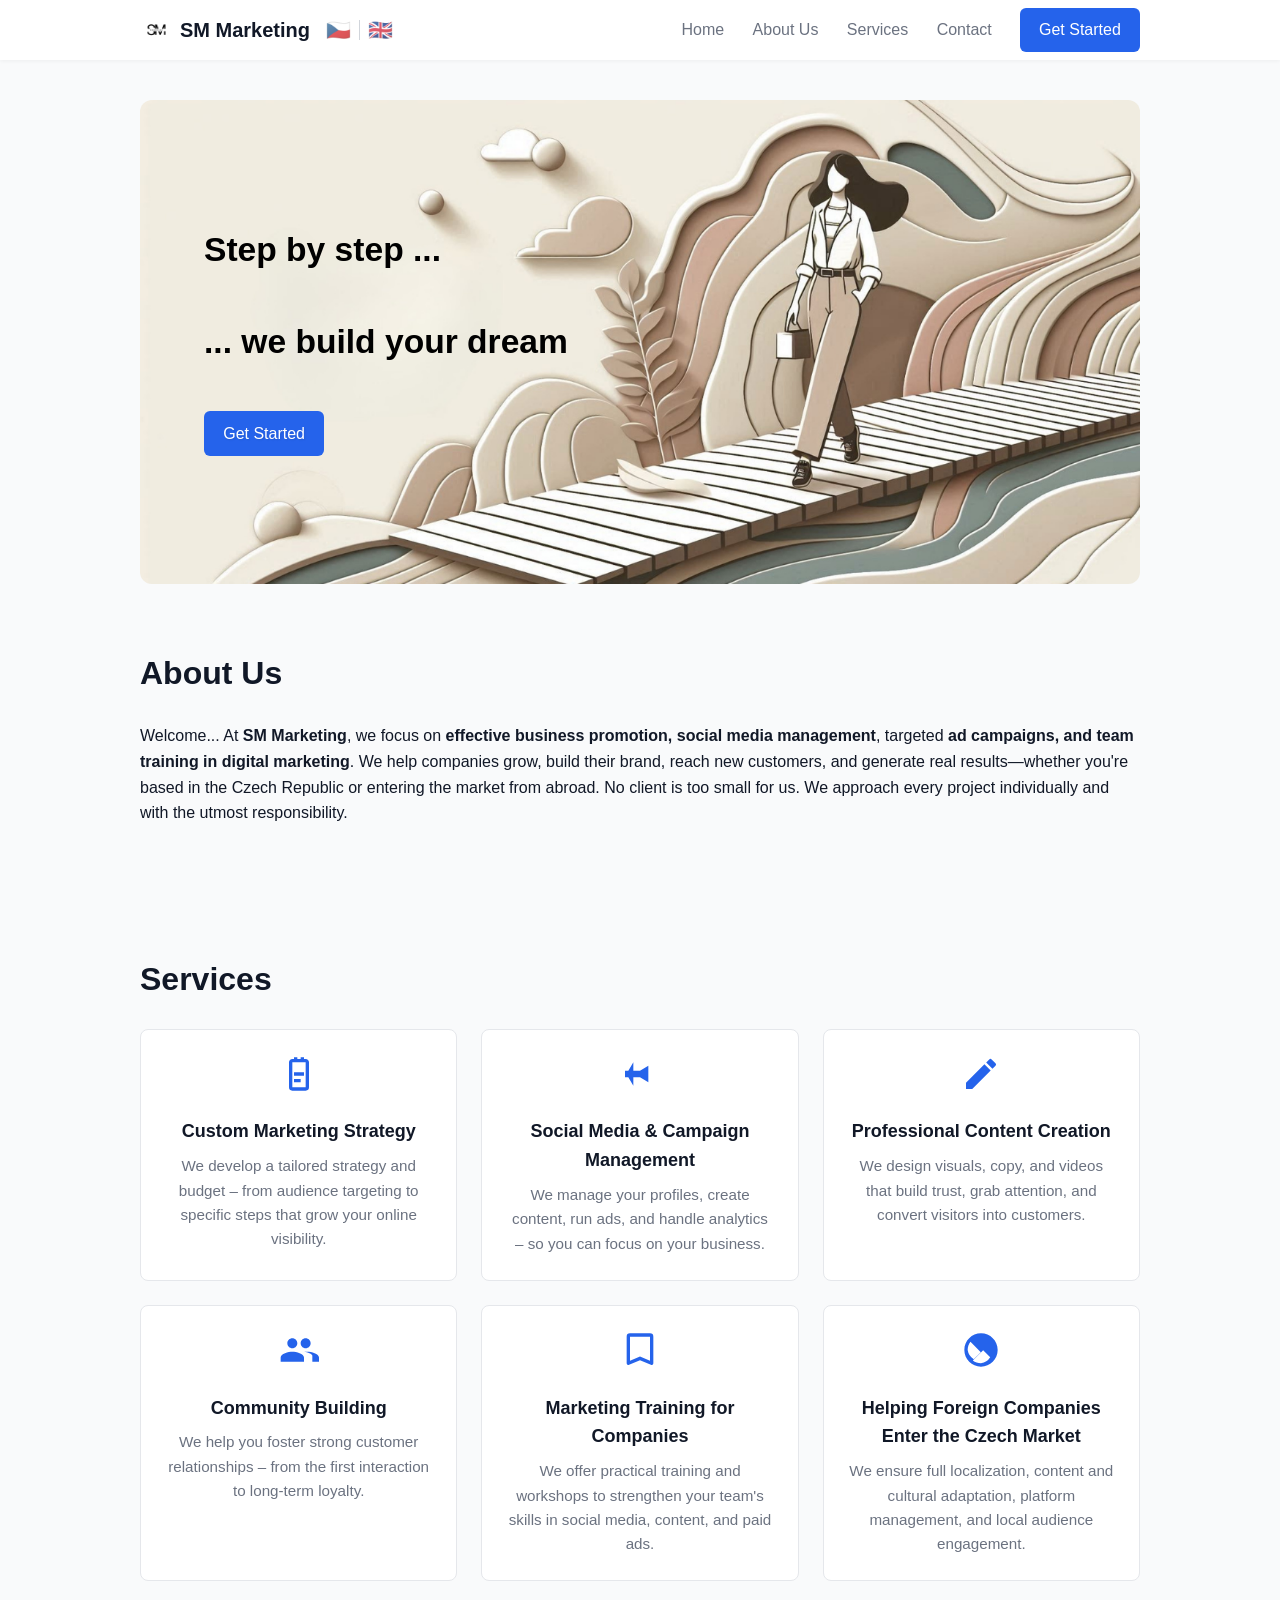
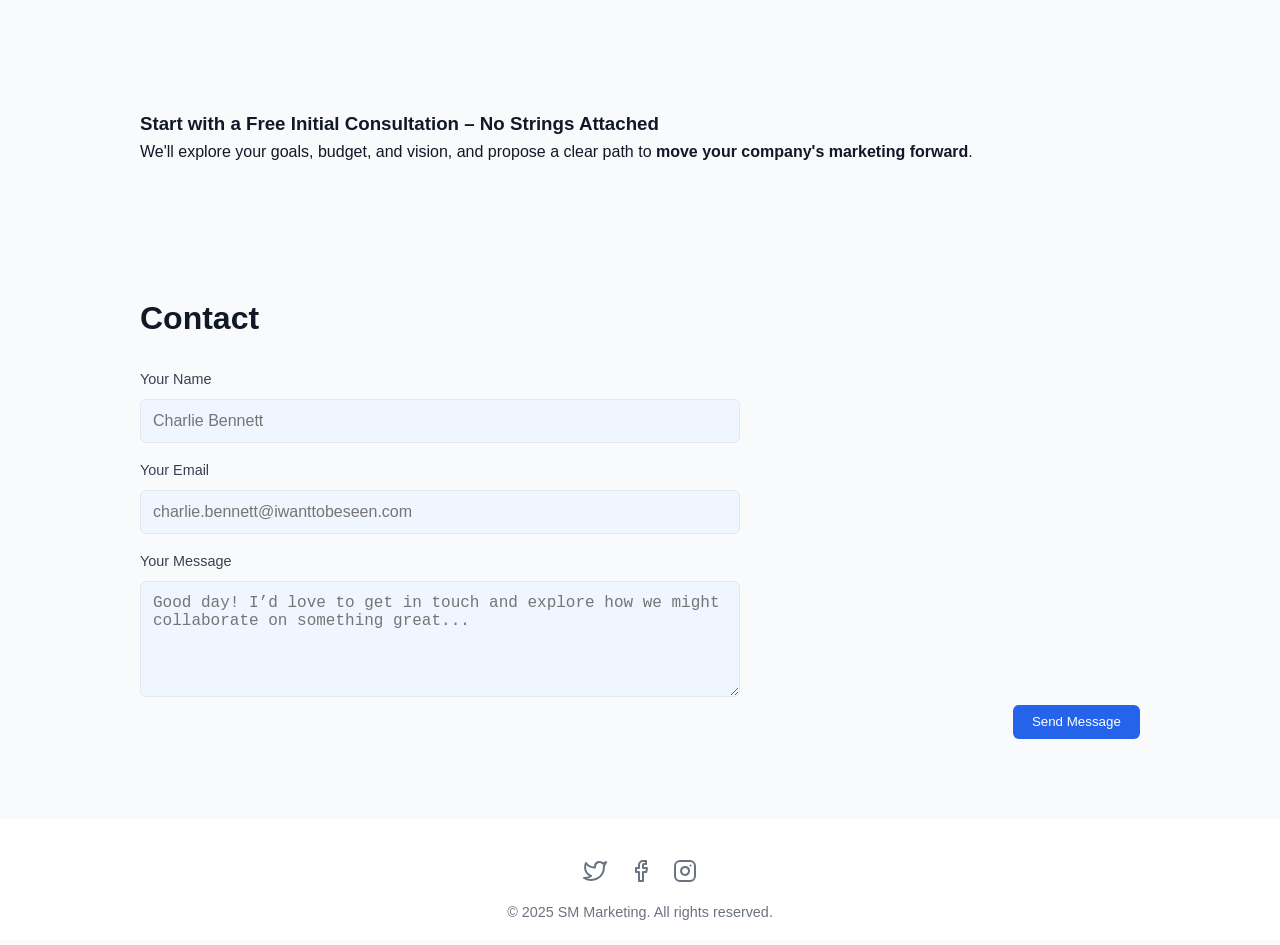
==== en/index.html @ 12903640 "COmmit" ====
<!DOCTYPE html>
<html lang="en">
<head>
  <link rel="icon" type="image/png" href="/images/logo.png">
  <link rel="shortcut icon" href="/images/favicon.ico" type="image/x-icon">
  <meta charset="UTF-8" />
  <meta name="viewport" content="width=device-width, initial-scale=1.0">
  <title>SM Marketing</title>
  <meta name="description" content="SM Marketing nabízí správu sociálních sítí, online reklamu, digitální marketing a školení ve firmách. Pomáháme firmám růst a oslovit nové zákazníky v Česku i ze zahraničí.">

      <!-- Google tag (gtag.js) -->
      <script async src="https://www.googletagmanager.com/gtag/js?id=G-JXE1LWBLBG"></script>
      <script>
        window.dataLayer = window.dataLayer || [];
        function gtag(){dataLayer.push(arguments);}
        gtag('js', new Date());
        gtag('config', 'G-JXE1LWBLBG');
      </script>

  <link rel="stylesheet" href="styles.css" />
<!-- Cookie banner
  <script src="https://web.cmp.usercentrics.eu/modules/autoblocker.js"></script>
<script id="usercentrics-cmp" src="https://web.cmp.usercentrics.eu/ui/loader.js" data-settings-id="q4YYZ8uNWTqP6X" async></script>
</head>
<body> -->

<!-- Header / Navbar -->
<header class="navbar">
  <div class="container">
    <a href="#" class="logo">
      <img src="/images/logo.png" alt="Logo" class="logo-img" />
      SM Marketing
    </a>
    <div class="lang-switcher">
      <a href="/" class="lang">🇨🇿</a>
      <span class="divider"></span>
      <a href="/en/" class="lang">🇬🇧</a>
    </div> 
    <div class="nav-group">
      <nav class="nav-links">
        <a href="#home">Home</a>
        <a href="#about">About Us</a>
        <a href="#services">Services</a>
        <a href="#contact">Contact</a>
      </nav>
      <a href="#contact" class="btn btn-primary hide-on-mobile">Get Started</a>
    </div>
  </div>
    <button class="menu-toggle" id="menuToggle" aria-label="Otevřít menu">
      <span class="bar"></span>
      <span class="bar"></span>
      <span class="bar"></span>
    </button>  
</header>

  <!-- Hero -->
  <section id="home" class="hero">
    <div class="container hero-content">
        <h1>Step by step ...</h1>
        <h1>... we build your dream</h1>
      <a href="#contact" class="btn btn-primary">Get Started</a>
    </div>
  </section>

  <!-- About Us -->
  <section id="about" class="section about">
    <div class="container">
      <h2>About Us</h2>
      <p>Welcome... At <strong>SM Marketing</strong>, we focus on <strong>effective business promotion, social media management</strong>, targeted <strong>ad campaigns, and team training in digital marketing</strong>.
        We help companies grow, build their brand, reach new customers, and generate real results—whether you're based in the Czech Republic or entering the market from abroad.
        No client is too small for us. We approach every project individually and with the utmost responsibility.
      </p>
    </div>
  </section>

  <!-- Services -->
  <section id="services" class="section services">
    <div class="container">
      <h2>Services</h2>
      <div class="cards">

        <div class="card">
          <!-- Icon: plan -->
          <svg class="card-icon" xmlns="http://www.w3.org/2000/svg" viewBox="0 0 24 24" fill="#2563EB">
            <path d="M9 11h6v2H9zm0 4h4v2H9zm7-12h-1V2h-2v1H11V2H9v1H8c-1.1 0-2 .9-2 2v15a2 2 0 002 2h8a2 2 0 002-2V5c0-1.1-.9-2-2-2zM8 20V5h8v15H8z"/>
          </svg>
          <h3>Custom Marketing Strategy</h3>
          <p>We develop a tailored strategy and budget – from audience targeting to specific steps that grow your online visibility.</p>
        </div>

        <div class="card">
          <!-- Icon: megaphone -->
          <svg class="card-icon" xmlns="http://www.w3.org/2000/svg" fill="#2563EB" viewBox="0 0 24 24">
            <path d="M3 10v4h2l3 5v-5h4l5 3V7l-5 3H8V5l-3 5H3z"/>
          </svg>
          <h3>Social Media & Campaign Management</h3>
          <p>We manage your profiles, create content, run ads, and handle analytics – so you can focus on your business.</p>
        </div>

        <div class="card">
          <!-- Icon: pencil -->
          <svg class="card-icon" xmlns="http://www.w3.org/2000/svg" fill="#2563EB" viewBox="0 0 24 24">
            <path d="M3 17.25V21h3.75L17.81 9.94l-3.75-3.75L3 17.25zM20.71 7.04a1.003 1.003 0 000-1.42l-2.34-2.34a1.003 1.003 0 00-1.42 0l-1.83 1.83 3.75 3.75 1.84-1.82z"/>
          </svg>
          <h3>Professional Content Creation</h3>
          <p>We design visuals, copy, and videos that build trust, grab attention, and convert visitors into customers.</p>
        </div>

        <div class="card">
          <!-- Icon: community -->
          <svg class="card-icon" xmlns="http://www.w3.org/2000/svg" fill="#2563EB" viewBox="0 0 24 24">
            <path d="M16 11c1.66 0 2.99-1.34 2.99-3S17.66 5 16 5s-3 1.34-3 3 1.34 3 3 3zm-8 0c1.66 0 2.99-1.34 2.99-3S9.66 5 8 5 5 6.34 5 8s1.34 3 3 3zm0 2c-2.33 0-7 1.17-7 3.5V19h14v-2.5c0-2.33-4.67-3.5-7-3.5zm8 0c-.29 0-.62.02-.97.05C17.16 13.36 20 14.28 20 15.5V19h4v-2.5c0-2.33-4.67-3.5-7-3.5z"/>
          </svg>
          <h3>Community Building</h3>
          <p>We help you foster strong customer relationships – from the first interaction to long-term loyalty.</p>
        </div>

        <div class="card">
          <!-- Icon: book -->
          <svg class="card-icon" xmlns="http://www.w3.org/2000/svg" fill="#2563EB" viewBox="0 0 24 24">
            <path d="M18 2H6a2 2 0 00-2 2v16a1 1 0 001.447.894L12 18.118l6.553 2.776A1 1 0 0020 20V4a2 2 0 00-2-2zm0 16.382l-6-2.54-6 2.54V4h12v14.382z"/>
          </svg>
          <h3>Marketing Training for Companies</h3>
          <p>We offer practical training and workshops to strengthen your team's skills in social media, content, and paid ads.</p>
        </div>

        <div class="card">
          <!-- Icon: globe -->
          <svg class="card-icon" xmlns="http://www.w3.org/2000/svg" fill="#2563EB" viewBox="0 0 24 24">
            <path d="M12 2C6.48 2 2 6.48 2 12s4.48 10 10 10
                    10-4.48 10-10S17.52 2 12 2zm0 18c-1.85 0-3.55-.63-4.9-1.69l6.19-6.19 4.24 4.24A8.005 8.005 0 0112 20zM4 12c0-1.85.63-3.55 1.69-4.9l6.19 6.19-4.24 4.24A8.005 8.005 0 014 12z"/>
          </svg>
          <h3>Helping Foreign Companies Enter the Czech Market</h3>
          <p>We ensure full localization, content and cultural adaptation, platform management, and local audience engagement.</p>
        </div>

      </div>
    </div>
  </section>

  <section id="about" class="section about">
  <div class="container">
    <h3><strong>Start with a Free Initial Consultation – No Strings Attached</strong></h3>
    <p>We'll explore your goals, budget, and vision, and propose a clear path  
      to <strong>move your company's marketing forward</strong>.
    </p>
  </div>
</section>

  <!-- Contact -->
  <section id="contact" class="section contact">
    <div class="container">
      <h2>Contact</h2>
      <form action="https://formsubmit.co/info@smmarketing.cz" method="POST" class="contact-form">
        <input type="hidden" name="_captcha" value="false">
        <input type="hidden" name="_template" value="table">
        <input type="hidden" name="_next" value="https://tvujweb.cz/dekujeme.html"> <!-- Volitelné přesměrování -->
        <div class="form-group">
          <label for="name">Your Name</label>
          <input type="text" id="name" name="name" placeholder="Charlie Bennett" required />
        </div>
        <div class="form-group">
          <label for="email">Your Email</label>
          <input type="email" id="email" name="email" placeholder="charlie.bennett@iwanttobeseen.com" required />
        </div>
        <div class="form-group">
          <label for="message">Your Message</label>
          <textarea id="message" name="message" rows="5" placeholder="Good day! I’d love to get in touch and explore how we might collaborate on something great..." required></textarea>
      </form>    

      <div class="submit-wrapper">
       <button type="submit" form="contactForm" class="btn btn-primary">Send Message</button>
     </div>    
    </div>
  </section>

  <!-- References / Testimonials
  <section id="references" class="section references">
    <div class="container">
      <h2>References</h2>
      <div class="testimonial">
        <img src="/images/Ethan.jpg" alt="Ethan Johnson" class="avatar" />
        <div class="testimonial-content">
          <div class="testimonial-header">
            <h4>Ethan Johnson</h4>
            <span class="date">July 15, 2024</span>
          </div>
          <div class="stars">
            <span class="star filled">★</span><span class="star filled">★</span><span class="star filled">★</span><span class="star filled">★</span><span class="star filled">★</span>
          </div>
          <p>SocialConnect has been amazing! I've connected with so many interesting people and rediscovered my passion for photography.</p>
        </div>
      </div>

      <div class="testimonial">
        <img src="/images/Olivia.jpg" alt="Olivia Carter" class="avatar" />
        <div class="testimonial-content">
          <div class="testimonial-header">
            <h4>Olivia Carter</h4>
            <span class="date">July 20, 2024</span>
          </div>
          <div class="stars">
            <span class="star filled">★</span><span class="star filled">★</span><span class="star filled">★</span><span class="star filled">★</span><span class="star empty">★</span>
          </div>
          <p>It's a great platform but could use a few more features. The community is wonderful, though!</p>
        </div>
      </div>

      <div class="testimonial">
        <img src="/images/Noah.jpg" alt="Noah Miller" class="avatar" />
        <div class="testimonial-content">
          <div class="testimonial-header">
            <h4>Noah Miller</h4>
            <span class="date">July 25, 2024</span>
          </div>
          <div class="stars">
            <span class="star filled">★</span><span class="star filled">★</span><span class="star filled">★</span><span class="star filled">★</span><span class="star filled">★</span>
          </div>
          <p>Absolutely love it! The real‑time chat feature is a game‑changer for group discussions and making plans.</p>
        </div>
      </div>
    </div>
  </section> -->

  <!-- Footer -->
  <footer class="footer">
   <!-- <div class="container footer-links">
      <a href="legal.html#terms">Terms of Service</a>
      <a href="legal.html#privacy">Privacy Policy</a>
      <a href="legal.html#cookies">Cookie Policy</a>      
    </div> -->
  
    <div class="container">
      <div class="social-icons">
        <a href="#" aria-label="Twitter">
          <svg xmlns="http://www.w3.org/2000/svg" width="24" height="24" fill="none" stroke="#6B7280" stroke-width="2" stroke-linecap="round" stroke-linejoin="round" viewBox="0 0 24 24">
            <path d="M23 3a10.9 10.9 0 0 1-3.14 1.53A4.48 4.48 0 0 0 12 7.5v1A10.66 10.66 0 0 1 3 4s-4 9 5 13a11.64 11.64 0 0 1-7 2c9 5 20 0 20-11.5a4.5 4.5 0 0 0-.08-.83A7.72 7.72 0 0 0 23 3z"/>
          </svg>
        </a>
        <a href="#" aria-label="Facebook">
          <svg xmlns="http://www.w3.org/2000/svg" width="24" height="24" fill="none" stroke="#6B7280" stroke-width="2" stroke-linecap="round" stroke-linejoin="round" viewBox="0 0 24 24">
            <path d="M18 2h-3a4 4 0 0 0-4 4v3H8v4h3v9h4v-9h3.28l.72-4H15V6a1 1 0 0 1 1-1h2z"/>
          </svg>
        </a>
        <a href="#" aria-label="Instagram">
          <svg xmlns="http://www.w3.org/2000/svg" width="24" height="24" fill="none" stroke="#6B7280" stroke-width="2" stroke-linecap="round" stroke-linejoin="round" viewBox="0 0 24 24">
            <rect x="2" y="2" width="20" height="20" rx="5" ry="5"/>
            <path d="M16 11.37A4 4 0 1 1 12.63 8 4 4 0 0 1 16 11.37z"/>
            <line x1="17.5" y1="6.5" x2="17.5" y2="6.5"/>
          </svg>
        </a>
      </div>      
    </div>
  
    <div class="container">
      <p class="copyright">© 2025 SM Marketing. All rights reserved.</p>
    </div>
  </footer>
  

  <!-- Link to .js file with the form -->
  <script src="script.js"></script>
   <!-- Link to .js file with the toggle -->
  <script src="toggle.js"></script>
</body>
</html>
---- en/styles.css ----
/* Reset & Base */
* {
    box-sizing: border-box;
    margin: 0;
    padding: 0;
  }
  html {
    scroll-behavior: smooth;
  }
  body {
    font-family: 'Inter', sans-serif;
    background-color: #F9FAFB;
    color: #111827;
    line-height: 1.6;
  }
  
  /* Container */
  .container {
    width: 90%;
    max-width: 1000px;
    margin: 0 auto;
  }
  
  /* Navbar */
  .menu-toggle {
    display: none;
  }  
  .navbar {
    background: #fff;
    box-shadow: 0 1px 4px rgba(0,0,0,0.05);
    position: sticky;
    top: 0;
    z-index: 100;
    height: 60px; /* pevná výška navbaru */
    display: flex;
    align-items: center;
  }
  .navbar .container {
    display: flex;
    align-items: center;
    justify-content: space-between;
    padding-top: 0rem;
    padding-bottom: 0rem;
    padding-left: 0;
    padding-right: 0;
  }
  .logo {
    font-weight: bold;
    font-size: 1.25rem;
    color: #111827;
    text-decoration: none;
  }
  .nav-group {
    display: flex;
    align-items: center;
    gap: 1rem;
    margin-left: auto; /* zarovnání doprava */
  }  
  .nav-links a {
    margin: 0 0.75rem;
    color: #6B7280;
    text-decoration: none;
    font-weight: 500;
  }
  .nav-links a:hover {
    color: #111827;
  }
  .btn {
    display: inline-block;
    text-decoration: none;
    padding: 0.6rem 1.2rem;
    border-radius: 0.375rem;
    font-weight: 500;
    font-family: inherit;
    border: none;
    cursor: pointer;
    appearance: none;
    background: none;
  }  
  .btn-primary {
    background-color: #2563EB;
    color: #fff;
  }
  .btn-primary:hover {
    background-color: #1E40AF;
  }
  .logo {
    display: flex;
    align-items: center;
    font-weight: bold;
    font-size: 1.25rem;
    color: #111827;
    text-decoration: none;
    gap: 0.5rem;
  }
  
  .logo-img {
    height: 32px; /* uprav výšku podle potřeby */
    width: auto;
    display: block;
  }  
  .lang-switcher {
    display: flex;
    gap: 0.5rem;
    align-items: center;
    font-size: 1.25rem;
    margin-left: 1rem;
  }

  .lang-switcher .lang {
    text-decoration: none;
    color: #111827;
    opacity: 0.7;
    transition: opacity 0.3s ease;
  }
  
  .lang-switcher .lang:hover {
    opacity: 1;
  }  
  
  .lang-switcher .divider {
    width: 1px;
    height: 1.25rem;
    background-color: #D1D5DB; /* šedá čára */
  }
  
  /* Hero */
  .hero {
    background: url('/images/background.png') top/cover no-repeat;
    border-radius: 0.75rem;
    margin: 0rem auto;
    padding: 3rem 2rem;
    overflow: hidden;
    max-width: 1000px;
    margin-top: 2.5rem
  }
  .hero-content {
  background: none;
  padding: 5rem 2rem;
  text-align: left;
  color: #2D2D2D; /* antracitová pro jemnější kontrast */
  margin-left: 0rem;
  text-shadow: 1px 1px 2px rgba(0, 0, 0, 0.1); /* jemný stín pro čitelnost */
  }
  .hero-content h1 {
    font-size: 2.1rem; /* větší velikost pro vizuální shodu */
    font-weight: 700; /* tučnější font */
    line-height: 1.3; /* přiměřený vertikální rozestup */
    color: #000; /* černá barva */
    margin-bottom: 3rem; /* mezera od tlačítka */
    font-family: "Arial", sans-serif; /* odpovídá stylu na obrázku */
    text-shadow: none; /* na obrázku není patrný stín */
  }
   /* .hero-content p {
    color: #080808;
    margin-bottom: 1.5rem;
    max-width: 700px;
    margin-left: 0rem;
    margin-right: auto;
  } */
  
  /* Sections */
  .section {
    padding: 4rem 0;
  }
  .section h2 {
    font-size: 2rem;
    margin-bottom: 1.5rem;
    text-align: left;
  }
  
  /* Services Cards */
  .cards {
    display: grid;
    grid-template-columns: repeat(auto-fit,minmax(250px,1fr));
    gap: 1.5rem;
  }
  .card {
    background: #fff;
    border: 1px solid #E5E7EB;
    border-radius: 0.5rem;
    padding: 1.5rem;
    text-align: center;
  }
  .card-icon {
    width: 40px;
    height: 40px;
    margin-bottom: 1rem;
  }
  .card h3 {
    margin-bottom: 0.5rem;
    font-size: 1.125rem;
  }
  .card p {
    color: #6B7280;
    font-size: 0.95rem;
  }
  
  /* Contact Form */
  .contact-form {
    max-width: 600px;
    margin: 0 auto;
    margin-left: 0rem;
  }
  .form-group {
    margin-bottom: 1rem;
  }
  .form-group label {
    display: block;
    margin-bottom: 0.5rem;
    color: #374151;
    font-size: 0.9rem;
  }
  .form-group input,
  .form-group textarea {
    width: 100%;
    padding: 0.75rem;
    border: 1px solid #E5E7EB;
    border-radius: 0.375rem;
    background: #EFF6FF;
    font-size: 1rem;
    color: #111827;
  }
  .align-right {
    margin-left: auto;
    display: block;
  }
  .submit-wrapper {
    display: flex;
    justify-content: flex-end;
    width: 100%;
    width: 1000px;
    margin-right: 0rem;
  }  
  
  /* Testimonials */
  .testimonial {
    display: flex;
    align-items: flex-start;
    gap: 1rem;
    margin-bottom: 2rem;
  }
  .avatar {
    width: 48px;
    height: 48px;
    border-radius: 50%;
  }
  .testimonial-content {
    flex: 1;
  }
  .testimonial-header {
    display: flex;
    justify-content: space-between;
    align-items: center;
  }
  .testimonial-header h4 {
    font-size: 1rem;
    font-weight: 600;
  }
  .date {
    font-size: 0.85rem;
    color: #6B7280;
  }
  .stars {
    margin: 0.25rem 0;
  }
  .star {
    font-size: 1rem;
  }
  .star.filled {
    color: #2563EB;
  }
  .star.empty {
    color: #D1D5DB;
  }
  .testimonial-content p {
    color: #374151;
    font-size: 0.95rem;
  }
  
  /* Footer */
  .footer {
    background: #fff;
    padding: 2rem 0 1rem;
    font-size: 0.9rem;
    text-align: center !important;
  }
  .footer-links {
    display: flex;
    justify-content: space-between;
    align-items: center;
    flex-wrap: wrap;
    gap: 1rem;
    margin-bottom: 1rem;
    margin-left: 13.3rem;
  }
  .footer-links a {
    color: #6B7280;
    text-decoration: none;
  }
  .footer-links a:hover {
    color: #111827;
  }
  .social-icons {
    text-align: center;
    margin-top: 0.5rem;
    margin-bottom: 0.5rem;
  }
  
  .social-icons a {
    margin: 0 0.5rem;
    font-size: 1.2rem;
    text-decoration: none;
  }  
  .footer p {
    text-align: center;
    color: #6B7280;
  }
  
  /* ===== Mobile Responsive ===== */
@media (max-width: 768px) {
  /* Hide on mobile */
  .hide-on-mobile {
    display: none !important;
  }  
    html, body {
    width: 100%;
    overflow-x: hidden;
  }
  /* Navbar: skrýt odkazy, ukázat burger */
  .nav-links {
    display: none;
    flex-direction: column;
    position: absolute;
    top: 60px; /* výška navbaru */
    right: 0;
    width: 75%; /* nebo 100%, pokud chceš celé */
    background-color: white;
    box-shadow: -2px 0 10px rgba(0,0,0,0.1);
    opacity: 0;
    transform: translateX(100%);
    transition: opacity 0.3s ease, transform 0.3s ease;
    z-index: 9998;
    padding: 2rem 1.5rem;
    align-items: center; /* centrování odkazů */
    gap: 1rem;
    font-size: 1.25rem;
    display: none;
    overflow-x: hidden;
  }

  .nav-links.show {
    display: flex;
    opacity: 1;
    transform: translateX(0);
  }

  .menu-toggle {
    display: flex;
    flex-direction: column;
    justify-content: space-between;
    width: 36px;
    height: 27px;
    background: none;
    border: none;
    cursor: pointer;
    padding: 0;
    z-index: 9999;
    margin-right: 1.5rem;
  }
  .menu-toggle .bar {
    height: 4px;
    width: 100%;
    background-color: #111827;
    border-radius: 2px;
    transition: all 0.3s ease;
  }
  /* Hamburger to X */
  .menu-toggle.open .bar:nth-child(1) {
    transform: rotate(45deg) translate(5px, 5px);
  }
  .menu-toggle.open .bar:nth-child(2) {
    opacity: 0;
  }
  .menu-toggle.open .bar:nth-child(3) {
    transform: rotate(-45deg) translate(5px, -5px);
  }
  /* Hero: zmenšit fonty a padding */
  .hero-content {
    padding: 2rem 1rem;
  }
  .hero-content h1 {
    font-size: 1.75rem;
    line-height: 1.3;
  }
  .hero-content p {
    font-size: 1rem;
    margin-bottom: 1.25rem;
  }

  /* Section nadpisy */
  .section h2 {
    font-size: 1.5rem;
    margin-bottom: 1rem;
  }

  /* Services: jeden sloupec namísto gridu */
  .cards {
    display: flex;
    flex-direction: column;
    gap: 1rem;
  }
  .card {
    text-align: middle;
    padding: 1rem;
  }
  .card-icon {
    width: 32px;
    height: 32px;
    margin-bottom: 0.75rem;
  }

  /* Formulář: full‑width tlačítko a inputy */
  .contact-form .form-group input,
  .contact-form .form-group textarea {
    font-size: 0.95rem;
  }
  .btn {
    width: 60%;
    padding: 0.75rem 1rem;
    text-align: center;
    margin-left: 0rem;
    margin-right: 50rem;
  }

  /* Testimonials: zmenšit mezery */
  .testimonial {
    flex-direction: column;
    align-items: flex-start;
  }
  .testimonial + .testimonial {
    margin-top: 1.5rem;
  }

  /* Footer: centrovat odkazy a ikony */
  .footer-links {
    flex-direction: column;
    align-items: center;
    gap: 0.5rem;
  }
  .social-icons {
    margin-top: 0.5rem;
  }
}
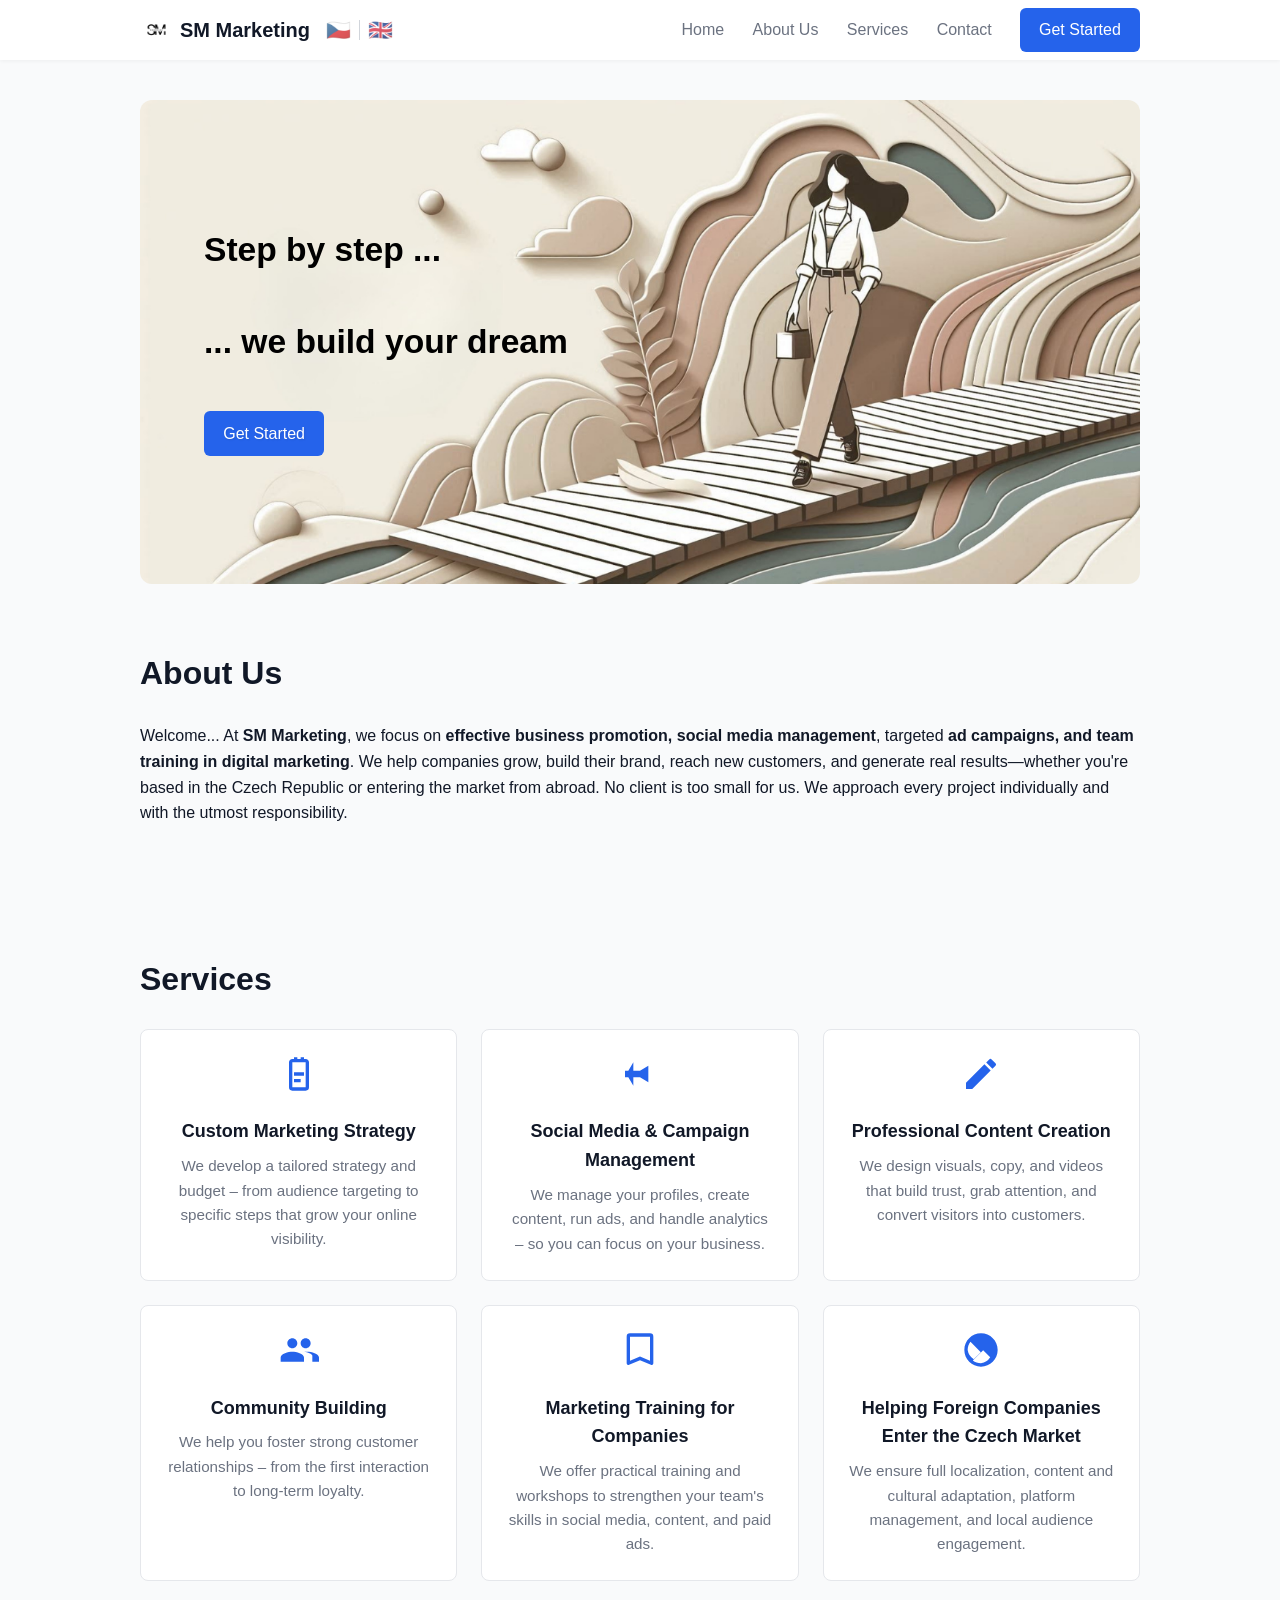
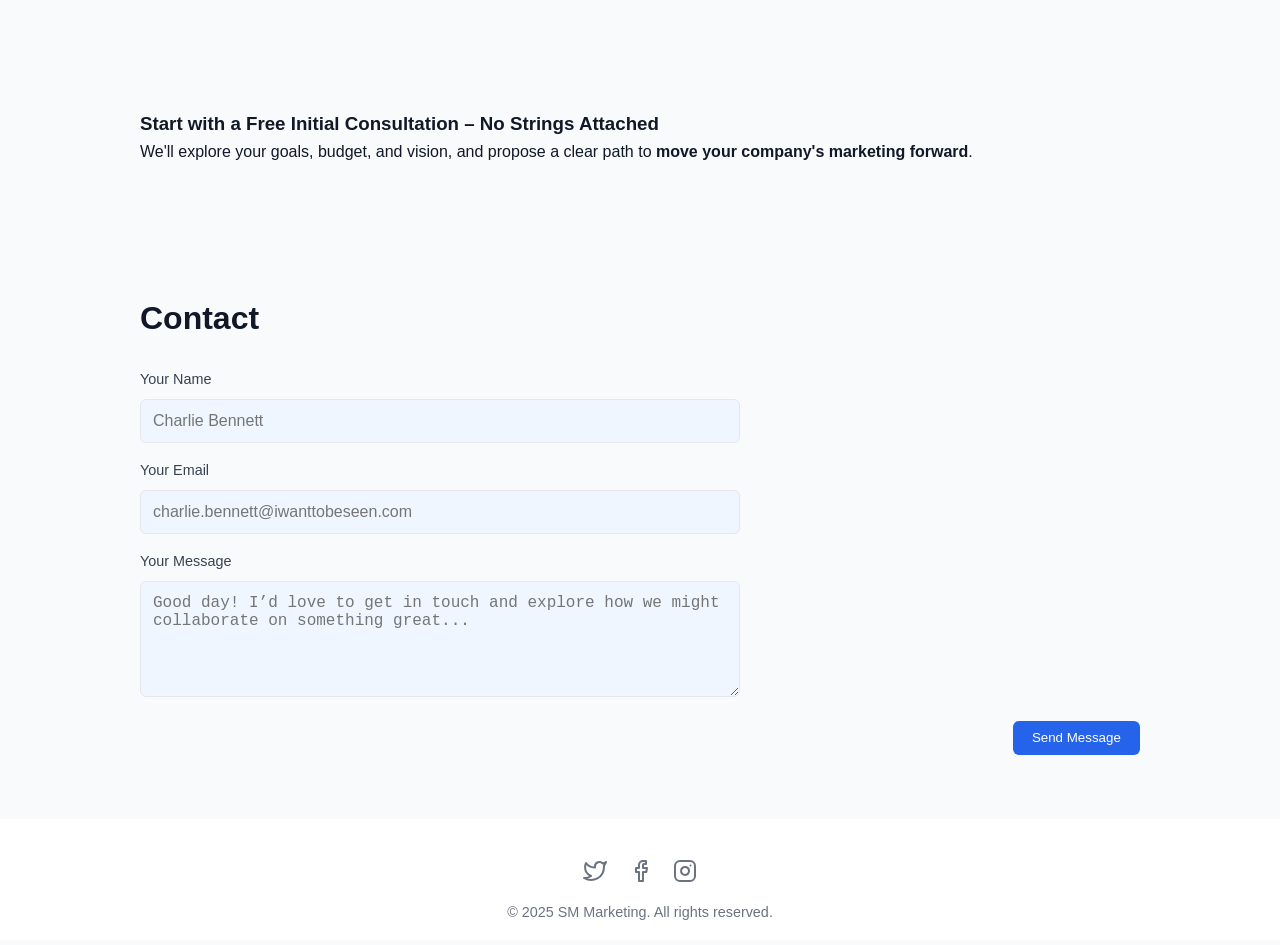
==== commit fcaf8535: "COmmit" ====
--- a/en/index.html
+++ b/en/index.html
@@ -151,26 +151,34 @@
   <section id="contact" class="section contact">
     <div class="container">
       <h2>Contact</h2>
-      <form action="https://formsubmit.co/info@smmarketing.cz" method="POST" class="contact-form">
+      <form id="contactForm" action="https://formsubmit.co/info@smmarketing.cz" method="POST" class="contact-form">
         <input type="hidden" name="_captcha" value="false">
         <input type="hidden" name="_template" value="table">
         <input type="hidden" name="_next" value="https://tvujweb.cz/dekujeme.html"> <!-- Volitelné přesměrování -->
+
         <div class="form-group">
           <label for="name">Your Name</label>
           <input type="text" id="name" name="name" placeholder="Charlie Bennett" required />
         </div>
+
         <div class="form-group">
           <label for="email">Your Email</label>
           <input type="email" id="email" name="email" placeholder="charlie.bennett@iwanttobeseen.com" required />
         </div>
+
         <div class="form-group">
           <label for="message">Your Message</label>
           <textarea id="message" name="message" rows="5" placeholder="Good day! I’d love to get in touch and explore how we might collaborate on something great..." required></textarea>
-      </form>    
+        </div>
+
+        <div id="thankYouMessage" style="display: none; color: green; margin-top: 1rem;">
+          Thank you for your message!
+        </div>
 
       <div class="submit-wrapper">
        <button type="submit" form="contactForm" class="btn btn-primary">Send Message</button>
-     </div>    
+     </div>   
+      </form>   
     </div>
   </section>
 
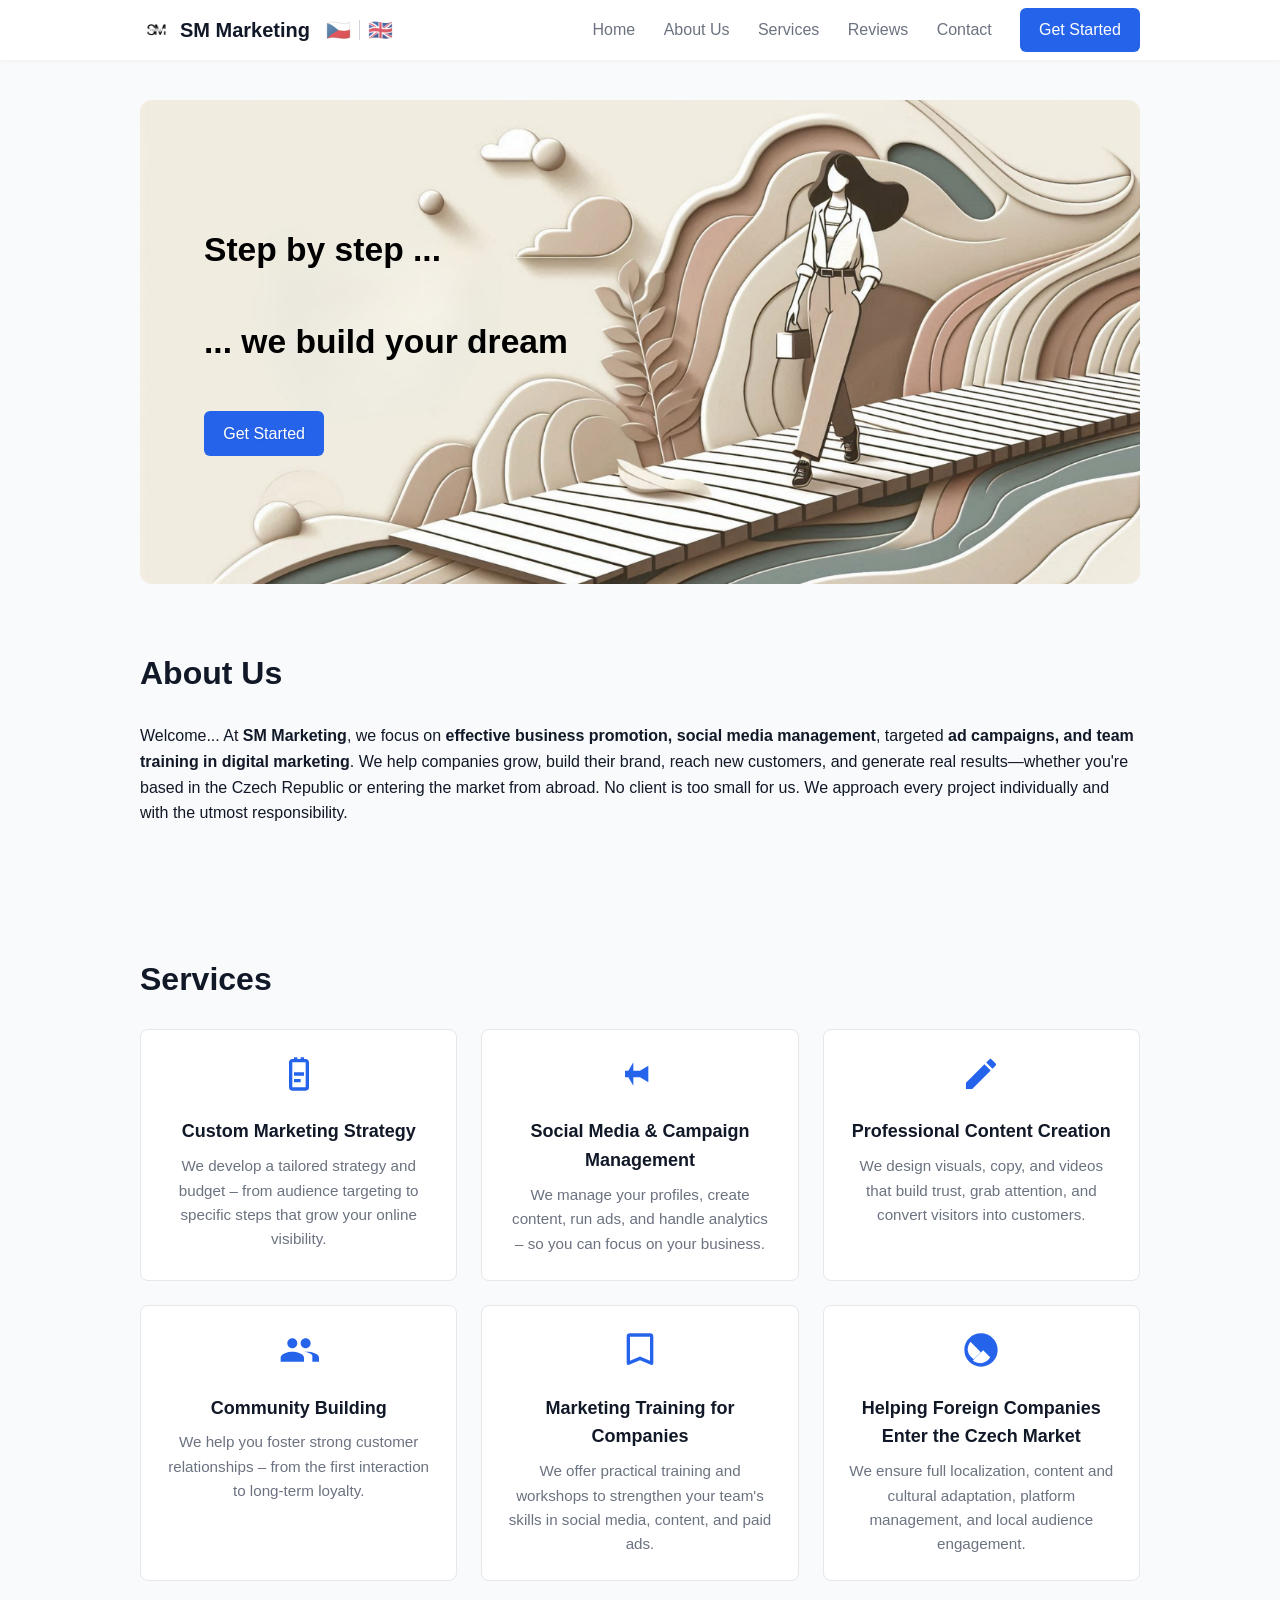
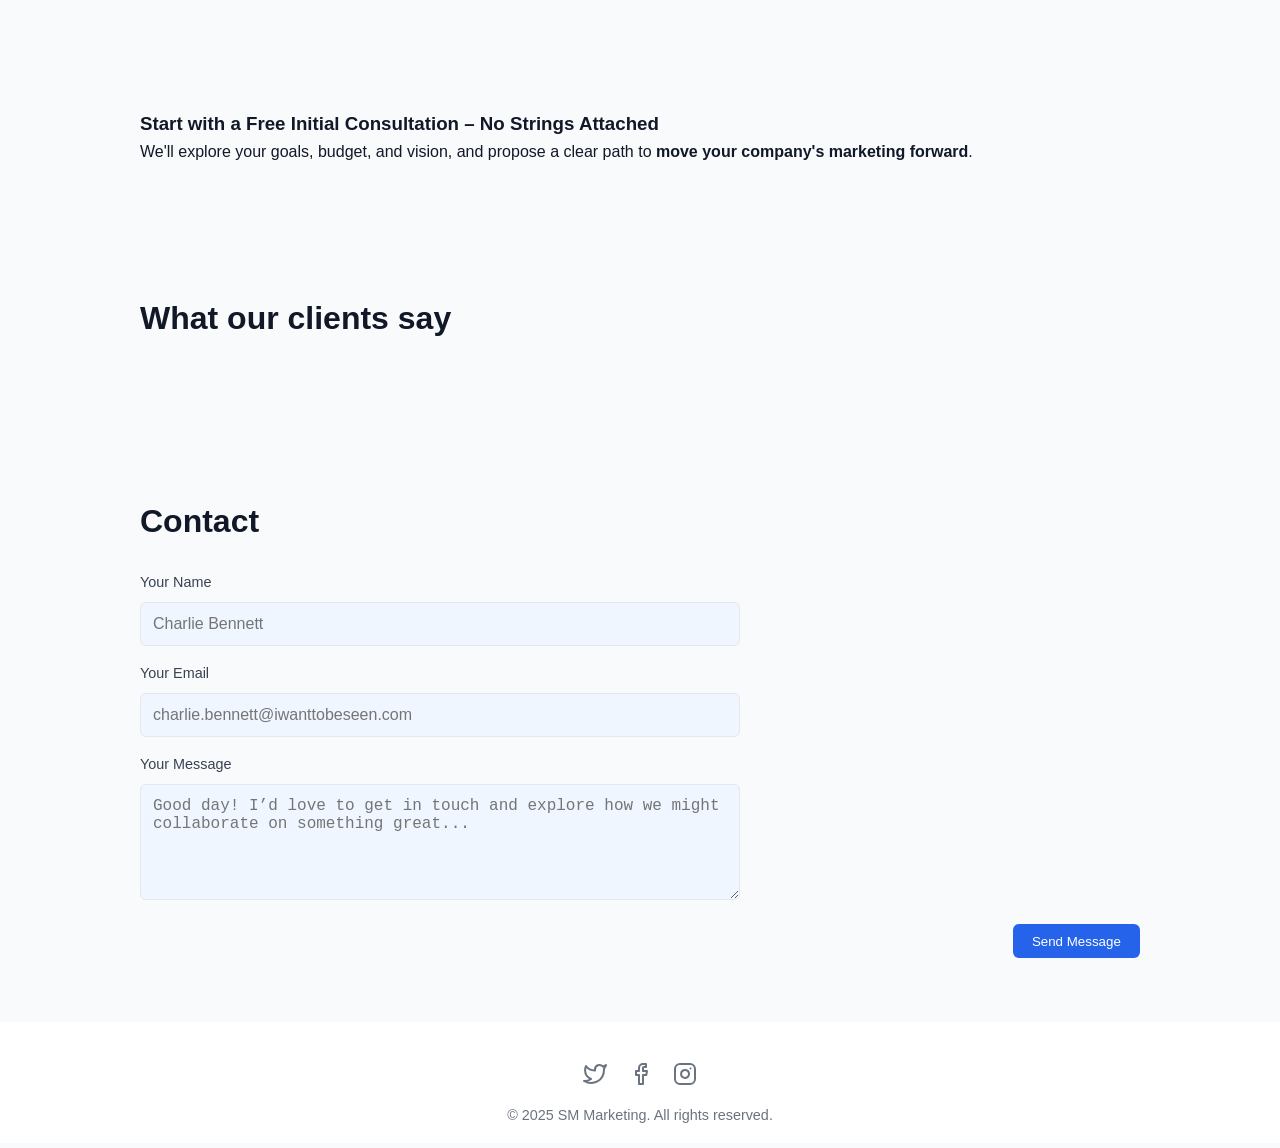
==== commit e60c60e1: "Deploy: přidání sekce recenze a Trustmary widgetu" ====
--- a/en/index.html
+++ b/en/index.html
@@ -41,6 +41,7 @@
         <a href="#home">Home</a>
         <a href="#about">About Us</a>
         <a href="#services">Services</a>
+        <a href="#reference">Reviews</a>
         <a href="#contact">Contact</a>
       </nav>
       <a href="#contact" class="btn btn-primary hide-on-mobile">Get Started</a>
@@ -147,6 +148,15 @@
   </div>
 </section>
 
+  <!-- Recenze -->
+  <section id="reference" class="section references">
+    <div class="container">
+      <h2>What our clients say</h2>
+      <!-- Trustmary Google Reviews widget -->
+      <script src="https://widget.trustmary.com/5VUS98EEq" async></script>
+    </div>
+  </section>
+
   <!-- Contact -->
   <section id="contact" class="section contact">
     <div class="container">
@@ -154,7 +164,7 @@
       <form id="contactForm" action="https://formsubmit.co/info@smmarketing.cz" method="POST" class="contact-form">
         <input type="hidden" name="_captcha" value="false">
         <input type="hidden" name="_template" value="table">
-        <input type="hidden" name="_next" value="https://tvujweb.cz/dekujeme.html"> <!-- Volitelné přesměrování -->
+        <input type="hidden" name="_next" value="https://smmarketing.cz/"> <!-- Volitelné přesměrování -->
 
         <div class="form-group">
           <label for="name">Your Name</label>
@@ -270,5 +280,9 @@
   <script src="script.js"></script>
    <!-- Link to .js file with the toggle -->
   <script src="toggle.js"></script>
+
+    <!-- Script pro recenze -->
+  <script src="https://widget.trustmary.com/5VUS98EEq"></script>
+
 </body>
 </html>
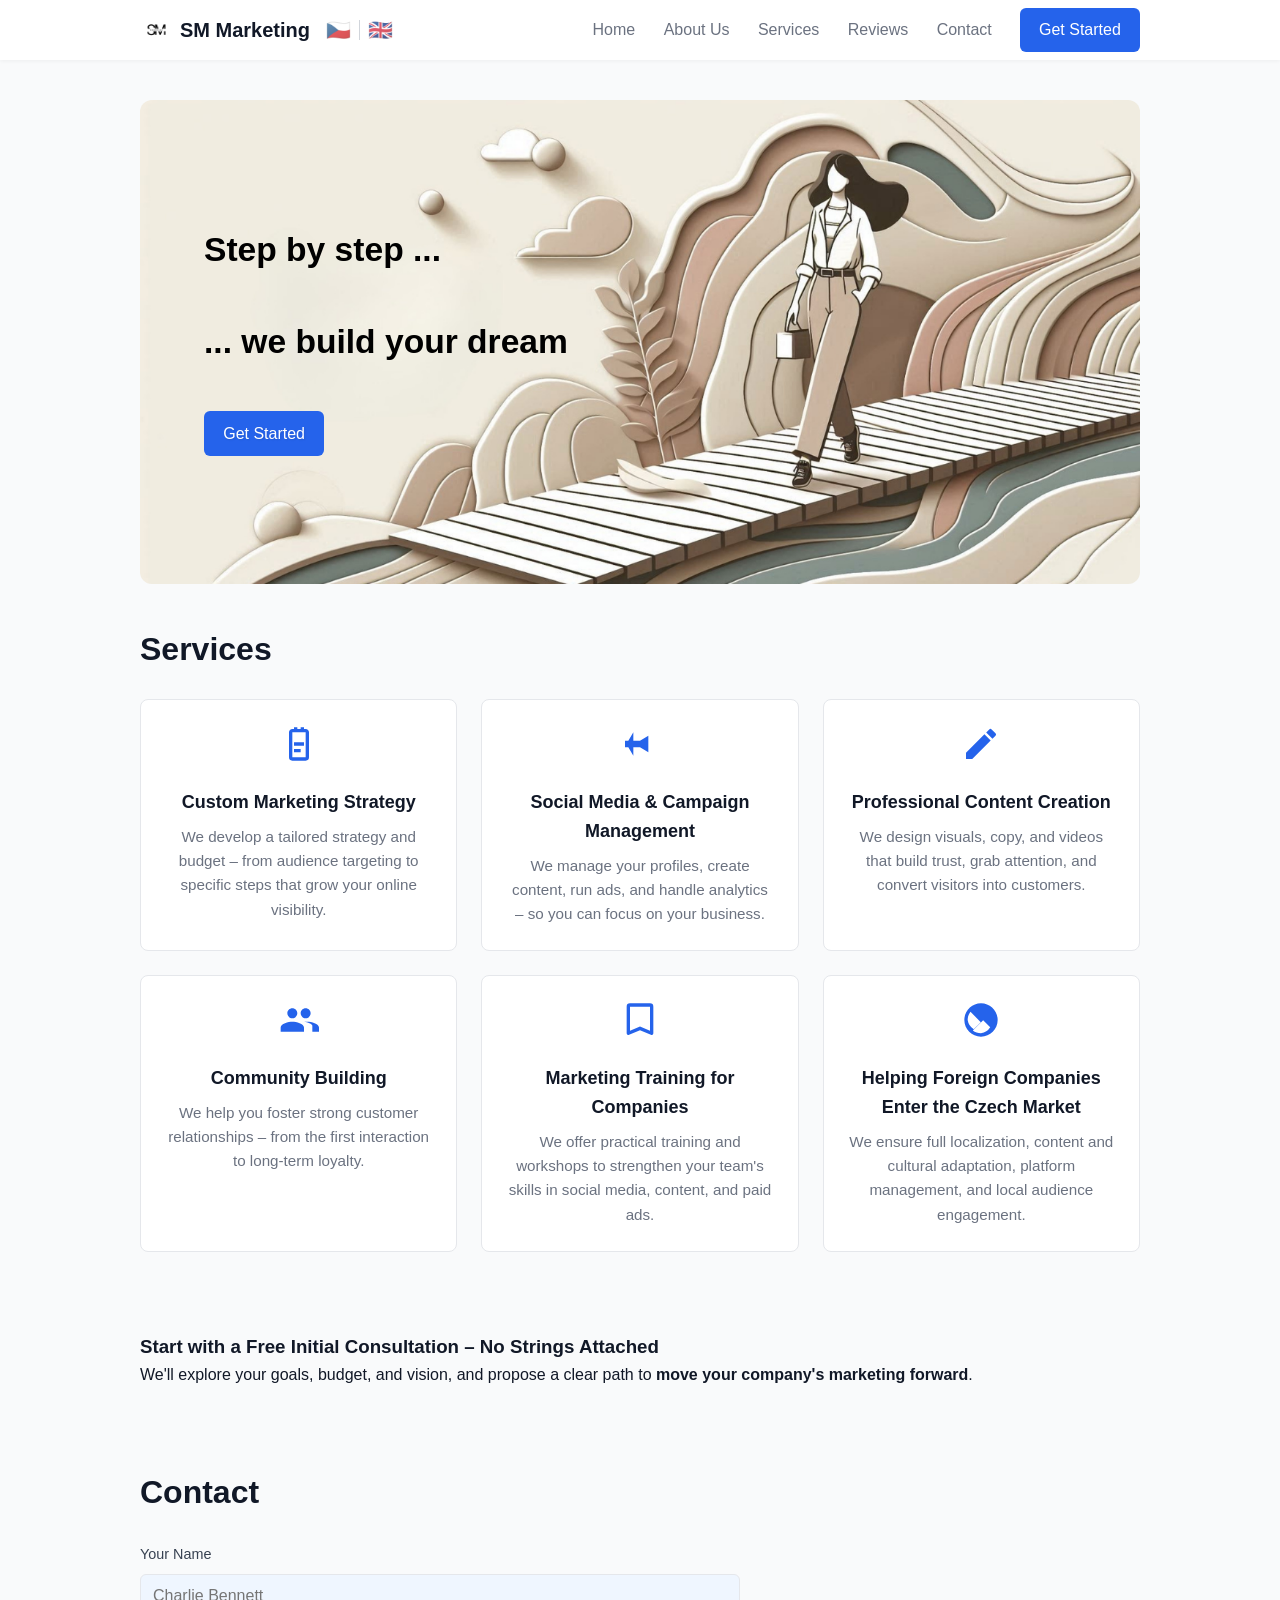
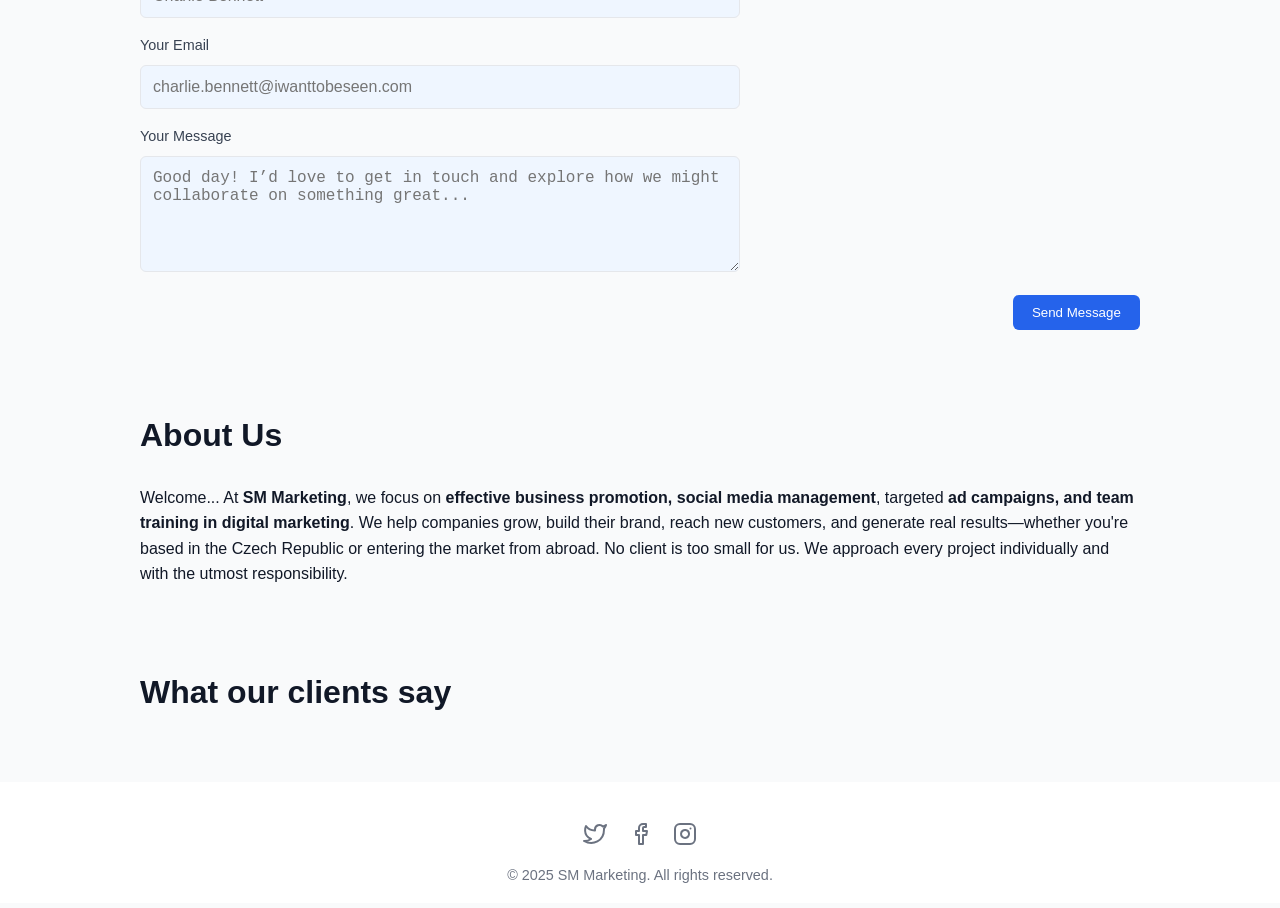
==== commit 3d9e90a8: "Bug fix na form a změna pořadí" ====
--- a/en/index.html
+++ b/en/index.html
@@ -63,17 +63,6 @@
     </div>
   </section>
 
-  <!-- About Us -->
-  <section id="about" class="section about">
-    <div class="container">
-      <h2>About Us</h2>
-      <p>Welcome... At <strong>SM Marketing</strong>, we focus on <strong>effective business promotion, social media management</strong>, targeted <strong>ad campaigns, and team training in digital marketing</strong>.
-        We help companies grow, build their brand, reach new customers, and generate real results—whether you're based in the Czech Republic or entering the market from abroad.
-        No client is too small for us. We approach every project individually and with the utmost responsibility.
-      </p>
-    </div>
-  </section>
-
   <!-- Services -->
   <section id="services" class="section services">
     <div class="container">
@@ -146,7 +135,62 @@
       to <strong>move your company's marketing forward</strong>.
     </p>
   </div>
+  </section>
+
+<!-- Contact -->
+<section id="contact" class="section contact">
+  <div class="container">
+    <h2>Contact</h2>
+    <form id="contactForm" action="https://formsubmit.co/info@smmarketing.cz" method="POST" class="contact-form">
+      <input type="hidden" name="_captcha" value="true">
+      <input type="hidden" name="_template" value="table">
+      <input type="hidden" name="_next" value="https://smmarketing.cz/"> <!-- Volitelné přesměrování -->
+
+      <!-- Honeypot (neviditelné pole) -->
+      <input type="text" name="_honey" style="display:none">
+
+      <!-- Secret ID (ochrana proti botům) -->
+      <input type="hidden" name="_formsubmit_id" value="x8h3nd9a">
+
+      <div class="form-group">
+        <label for="name">Your Name</label>
+        <input type="text" id="name" name="name" placeholder="Charlie Bennett" required />
+      </div>
+
+      <div class="form-group">
+        <label for="email">Your Email</label>
+        <input type="email" id="email" name="email" placeholder="charlie.bennett@iwanttobeseen.com" required />
+      </div>
+
+      <div class="form-group">
+        <label for="message">Your Message</label>
+        <textarea id="message" name="message" rows="5" placeholder="Good day! I’d love to get in touch and explore how we might collaborate on something great..." required></textarea>
+      </div>
+
+      <!-- reCAPTCHA widget -->
+      <div class="g-recaptcha" data-sitekey="6LfR8ZErAAAAAIZ0Hq9KYM69agcYDUU0myrdUE5M"></div>
+
+      <div id="thankYouMessage" style="display: none; color: green; margin-top: 1rem;">
+        Thank you for your message!
+      </div>
+
+      <div class="submit-wrapper">
+        <button type="submit" form="contactForm" class="btn btn-primary">Send Message</button>
+      </div>   
+    </form>   
+  </div>
 </section>
+
+  <!-- About Us -->
+  <section id="about" class="section about">
+    <div class="container">
+      <h2>About Us</h2>
+      <p>Welcome... At <strong>SM Marketing</strong>, we focus on <strong>effective business promotion, social media management</strong>, targeted <strong>ad campaigns, and team training in digital marketing</strong>.
+        We help companies grow, build their brand, reach new customers, and generate real results—whether you're based in the Czech Republic or entering the market from abroad.
+        No client is too small for us. We approach every project individually and with the utmost responsibility.
+      </p>
+    </div>
+  </section>
 
   <!-- Recenze -->
   <section id="reference" class="section references">
@@ -154,41 +198,6 @@
       <h2>What our clients say</h2>
       <!-- Trustmary Google Reviews widget -->
       <script src="https://widget.trustmary.com/5VUS98EEq" async></script>
-    </div>
-  </section>
-
-  <!-- Contact -->
-  <section id="contact" class="section contact">
-    <div class="container">
-      <h2>Contact</h2>
-      <form id="contactForm" action="https://formsubmit.co/info@smmarketing.cz" method="POST" class="contact-form">
-        <input type="hidden" name="_captcha" value="false">
-        <input type="hidden" name="_template" value="table">
-        <input type="hidden" name="_next" value="https://smmarketing.cz/"> <!-- Volitelné přesměrování -->
-
-        <div class="form-group">
-          <label for="name">Your Name</label>
-          <input type="text" id="name" name="name" placeholder="Charlie Bennett" required />
-        </div>
-
-        <div class="form-group">
-          <label for="email">Your Email</label>
-          <input type="email" id="email" name="email" placeholder="charlie.bennett@iwanttobeseen.com" required />
-        </div>
-
-        <div class="form-group">
-          <label for="message">Your Message</label>
-          <textarea id="message" name="message" rows="5" placeholder="Good day! I’d love to get in touch and explore how we might collaborate on something great..." required></textarea>
-        </div>
-
-        <div id="thankYouMessage" style="display: none; color: green; margin-top: 1rem;">
-          Thank you for your message!
-        </div>
-
-      <div class="submit-wrapper">
-       <button type="submit" form="contactForm" class="btn btn-primary">Send Message</button>
-     </div>   
-      </form>   
     </div>
   </section>
 
@@ -278,11 +287,10 @@
 
   <!-- Link to .js file with the form -->
   <script src="script.js"></script>
-   <!-- Link to .js file with the toggle -->
+  <!-- Link to .js file with the toggle -->
   <script src="toggle.js"></script>
-
-    <!-- Script pro recenze -->
-  <script src="https://widget.trustmary.com/5VUS98EEq"></script>
+  <!-- Script for reCAPTCHA -->
+  <script src="https://www.google.com/recaptcha/api.js" async defer></script>
 
 </body>
 </html>
--- a/en/styles.css
+++ b/en/styles.css
@@ -161,7 +161,7 @@
   
   /* Sections */
   .section {
-    padding: 4rem 0;
+    padding: 2.5rem 0;
   }
   .section h2 {
     font-size: 2rem;
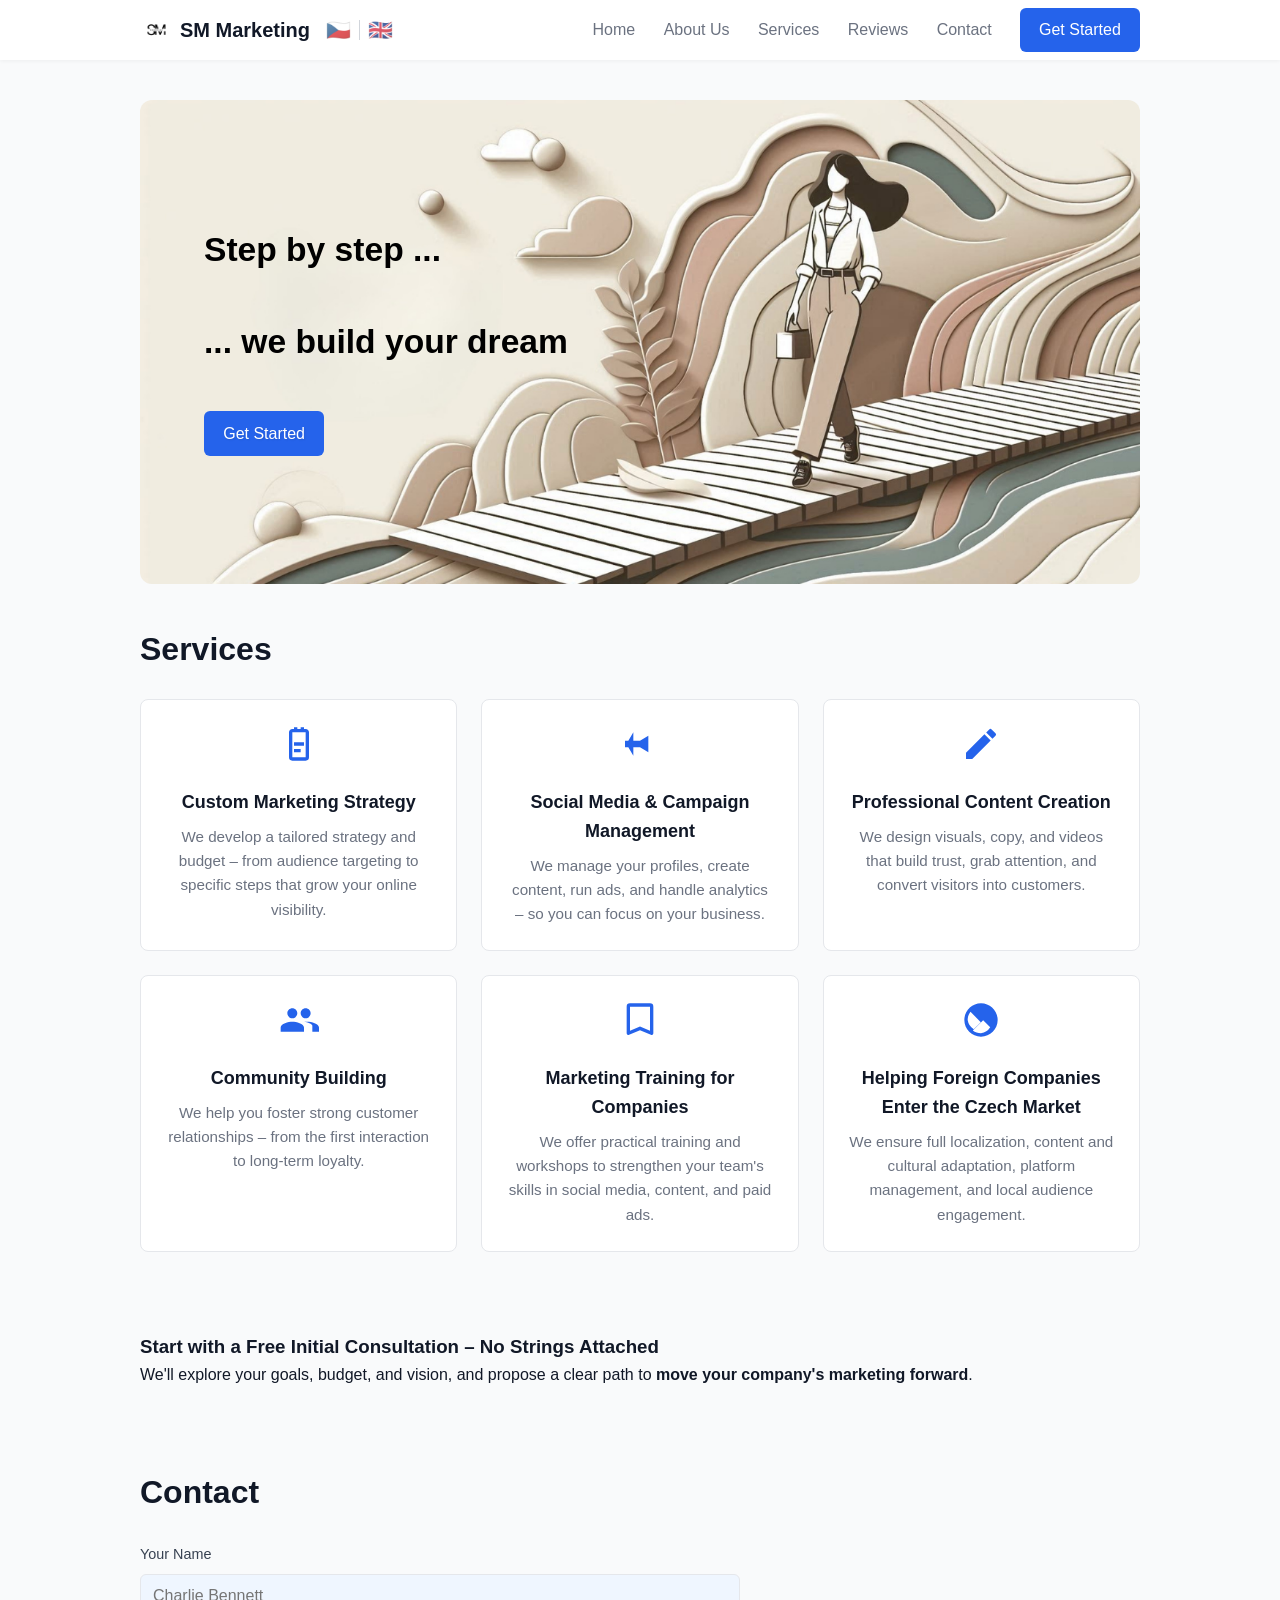
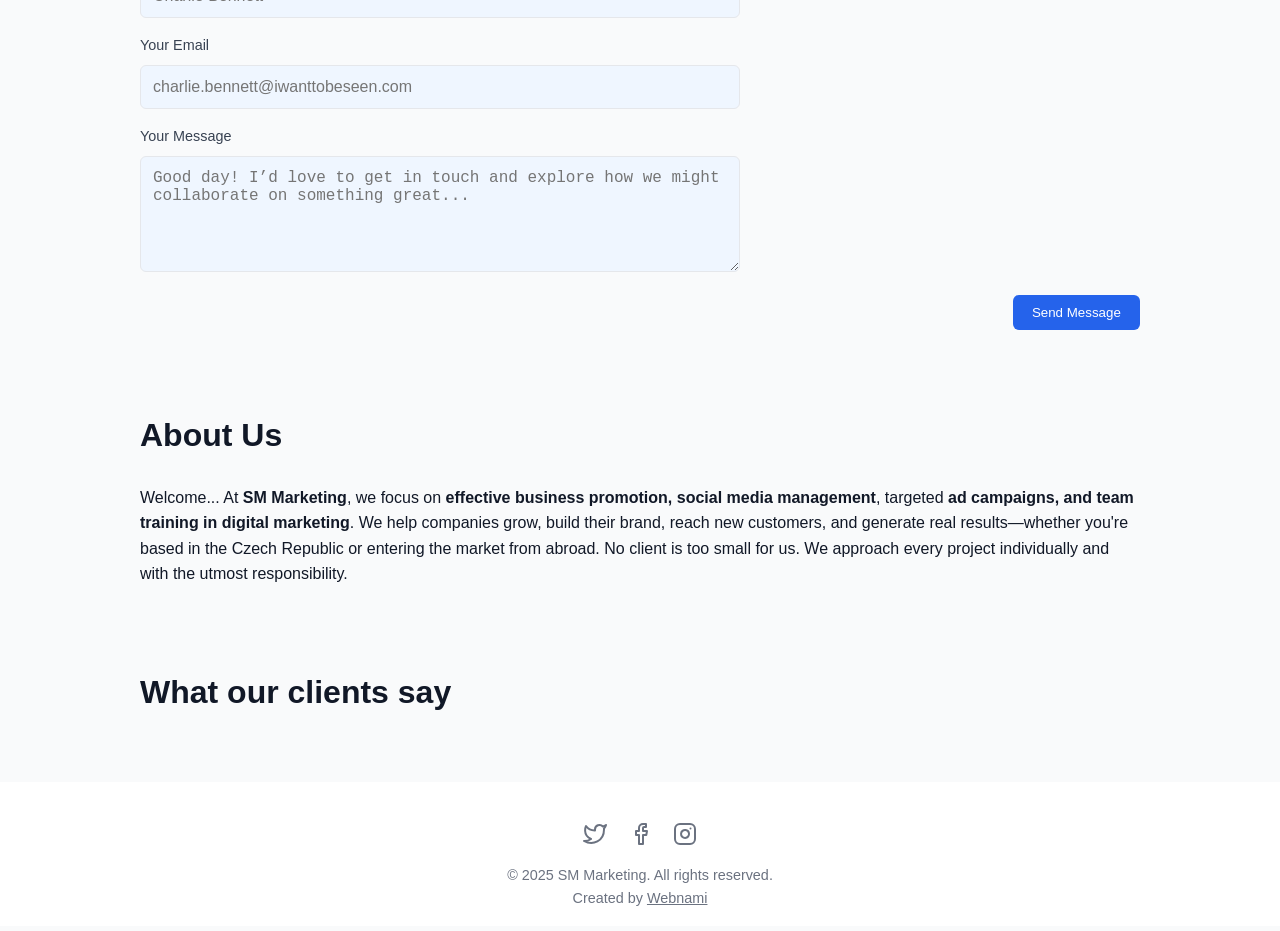
==== commit 4ca1c0d3: "update" ====
--- a/en/index.html
+++ b/en/index.html
@@ -281,6 +281,13 @@
   
     <div class="container">
       <p class="copyright">© 2025 SM Marketing. All rights reserved.</p>
+      <p class="developer" data-key="footer_developer">
+        Created by 
+        <a href="https://webnami.cz" target="_blank" rel="noopener noreferrer" 
+          style="color: inherit; text-decoration: underline;">
+          Webnami
+        </a>
+      </p>
     </div>
   </footer>
   
